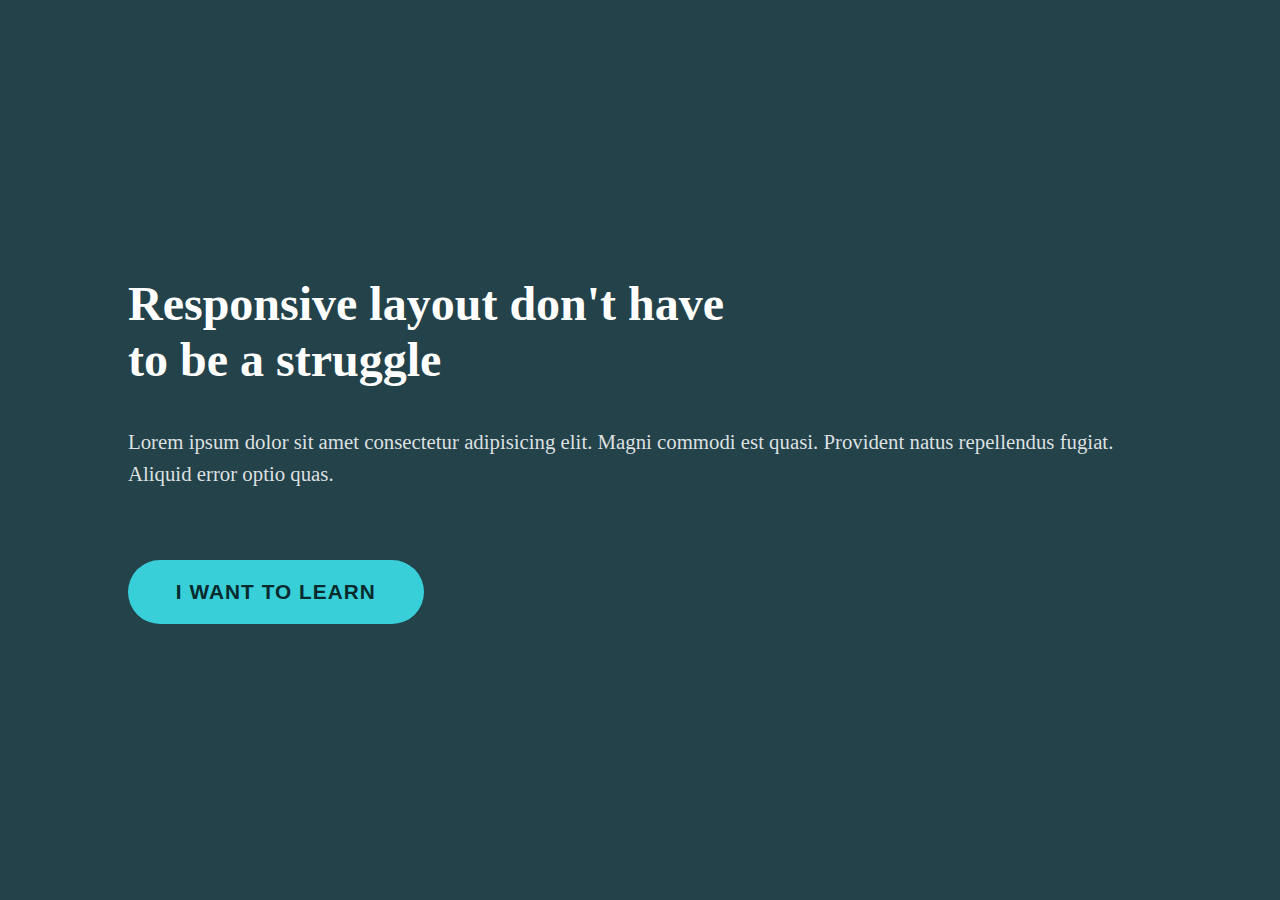
==== challenge03/index.html @ 6644437c "challenge03" ====
<!DOCTYPE html>
<html lang="en">
  <head>
    <meta charset="UTF-8" />
    <meta http-equiv="X-UA-Compatible" content="IE=edge" />
    <meta name="viewport" content="width=device-width, initial-scale=1.0" />
    <title>Challenge03</title>
    <link rel="stylesheet" href="style.css" />
  </head>
  <body>
    <div class="section">
      <div class="container">
        <div class="content">
          <h1 class="title">
            Responsive layout don't have <br />
            to be a struggle
          </h1>
          <p class="description">
            Lorem ipsum dolor sit amet consectetur adipisicing elit. Magni
            commodi est quasi. Provident natus repellendus fugiat. Aliquid error
            optio quas.
          </p>
          <button class="cta-btn">I want to learn</button>
        </div>
      </div>
    </div>
  </body>
</html>
---- challenge03/style.css ----
* {
  box-sizing: border-box;
}

body,
h1 {
  margin: 0;
  font-family: Roboto;
}
.section {
  background-color: #23424a;
  color: #ffff;
}
.container {
  min-height: 100vh;

  display: grid;
  align-items: center;
  max-width: 1160px;
  margin: 0 auto;
  width: 80%;
}

.title {
  font-size: 3rem;
  line-height: 3.5rem;
  font-weight: 900;
  margin-bottom: 2.38rem;
}

.description {
  font-weight: 400;
  font-size: 1.3rem;
  line-height: 2rem;
  color: rgba(255, 255, 255, 0.85);

  margin-bottom: 4.38rem;
}

.cta-btn {
  border: 0;
  outline: none;
  border-radius: 100000px;
  background: #38cfd9;

  font-size: 1.3rem;
  font-weight: 700;
  line-height: 150%;
  letter-spacing: 0.05em;
  padding: 0.8em 2.3em;
  text-transform: uppercase;
  color: #072a2d;
}
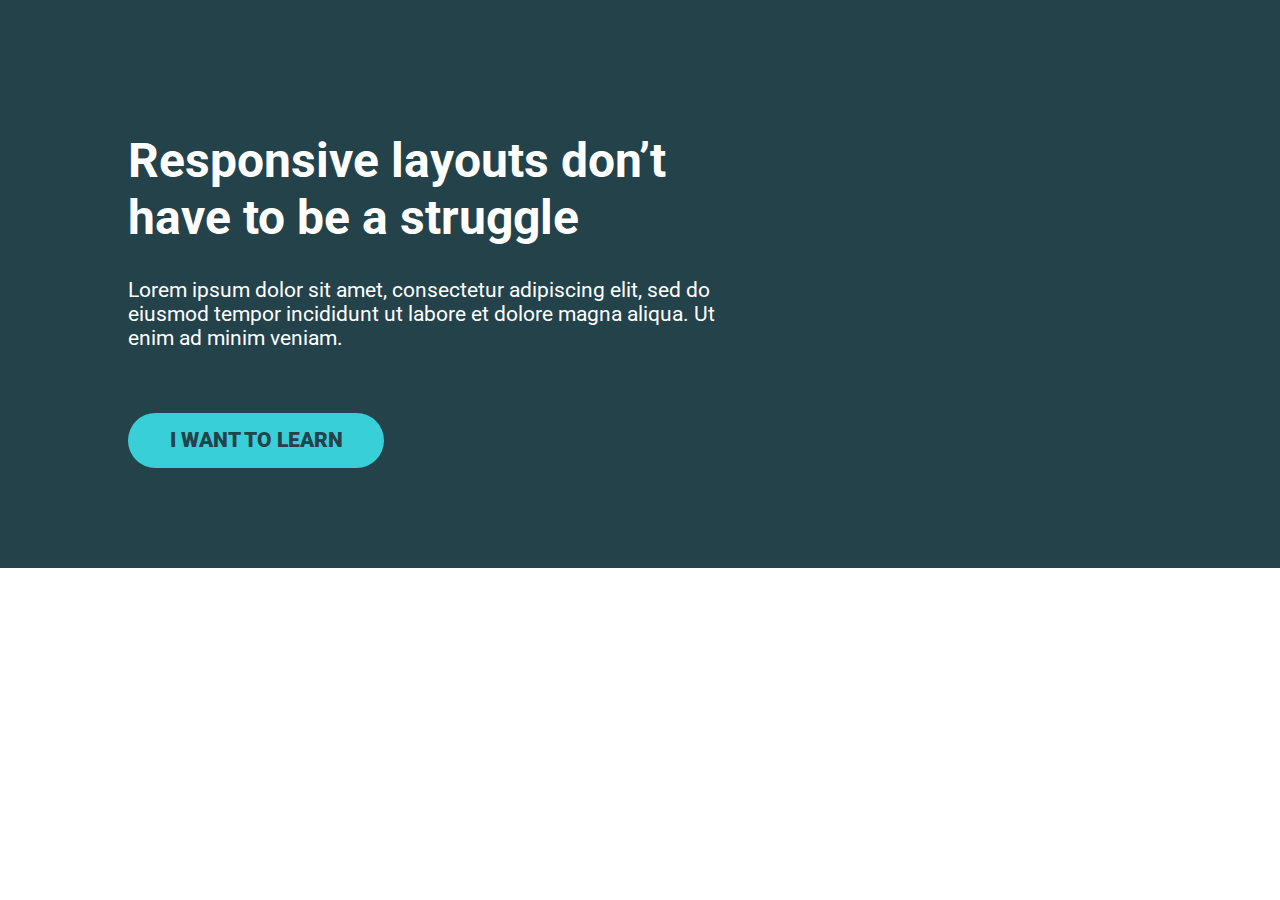
==== commit 9002c999: "challenge03 v2" ====
--- a/challenge03/index.html
+++ b/challenge03/index.html
@@ -2,25 +2,25 @@
 <html lang="en">
   <head>
     <meta charset="UTF-8" />
-    <meta http-equiv="X-UA-Compatible" content="IE=edge" />
     <meta name="viewport" content="width=device-width, initial-scale=1.0" />
-    <title>Challenge03</title>
+    <title>Document</title>
+    <link
+      href="https://fonts.googleapis.com/css2?family=Roboto:wght@400;900&display=swap"
+      rel="stylesheet"
+    />
     <link rel="stylesheet" href="style.css" />
   </head>
   <body>
-    <div class="section">
+    <div class="hero">
       <div class="container">
-        <div class="content">
-          <h1 class="title">
-            Responsive layout don't have <br />
-            to be a struggle
-          </h1>
-          <p class="description">
-            Lorem ipsum dolor sit amet consectetur adipisicing elit. Magni
-            commodi est quasi. Provident natus repellendus fugiat. Aliquid error
-            optio quas.
+        <div class="hero__text">
+          <h1>Responsive layouts don’t have to be a struggle</h1>
+          <p>
+            Lorem ipsum dolor sit amet, consectetur adipiscing elit, sed do
+            eiusmod tempor incididunt ut labore et dolore magna aliqua. Ut enim
+            ad minim veniam.
           </p>
-          <button class="cta-btn">I want to learn</button>
+          <a href="#" class="btn">I want to learn</a>
         </div>
       </div>
     </div>
--- a/challenge03/style.css
+++ b/challenge03/style.css
@@ -1,53 +1,51 @@
-* {
+*,
+*::before,
+*::after {
   box-sizing: border-box;
 }
 
-body,
-h1 {
+body {
   margin: 0;
-  font-family: Roboto;
-}
-.section {
-  background-color: #23424a;
-  color: #ffff;
-}
-.container {
-  min-height: 100vh;
-
-  display: grid;
-  align-items: center;
-  max-width: 1160px;
-  margin: 0 auto;
-  width: 80%;
+  font-family: "Roboto", sans-serif;
+  font-size: 1.3rem;
 }
 
-.title {
+h1 {
   font-size: 3rem;
-  line-height: 3.5rem;
-  font-weight: 900;
-  margin-bottom: 2.38rem;
 }
 
-.description {
-  font-weight: 400;
-  font-size: 1.3rem;
-  line-height: 2rem;
-  color: rgba(255, 255, 255, 0.85);
-
-  margin-bottom: 4.38rem;
+.container {
+  width: 80%;
+  max-width: 1100px;
+  margin: 0 auto;
 }
 
-.cta-btn {
-  border: 0;
-  outline: none;
-  border-radius: 100000px;
-  background: #38cfd9;
+.hero {
+  padding: 100px 0;
+  background-color: #23424a;
+  color: #fff;
+}
 
-  font-size: 1.3rem;
-  font-weight: 700;
-  line-height: 150%;
-  letter-spacing: 0.05em;
-  padding: 0.8em 2.3em;
+.hero__text {
+  width: 60%;
+}
+
+.hero p {
+  margin-bottom: 3em;
+}
+
+.btn {
+  display: inline-block;
+  text-decoration: none;
   text-transform: uppercase;
-  color: #072a2d;
+  color: #23424a;
+  font-weight: 900;
+  background-color: #38cfd9;
+  padding: 0.75em 2em;
+  border-radius: 100px;
 }
+
+.btn:hover,
+.btn:focus {
+  opacity: 0.75;
+}
